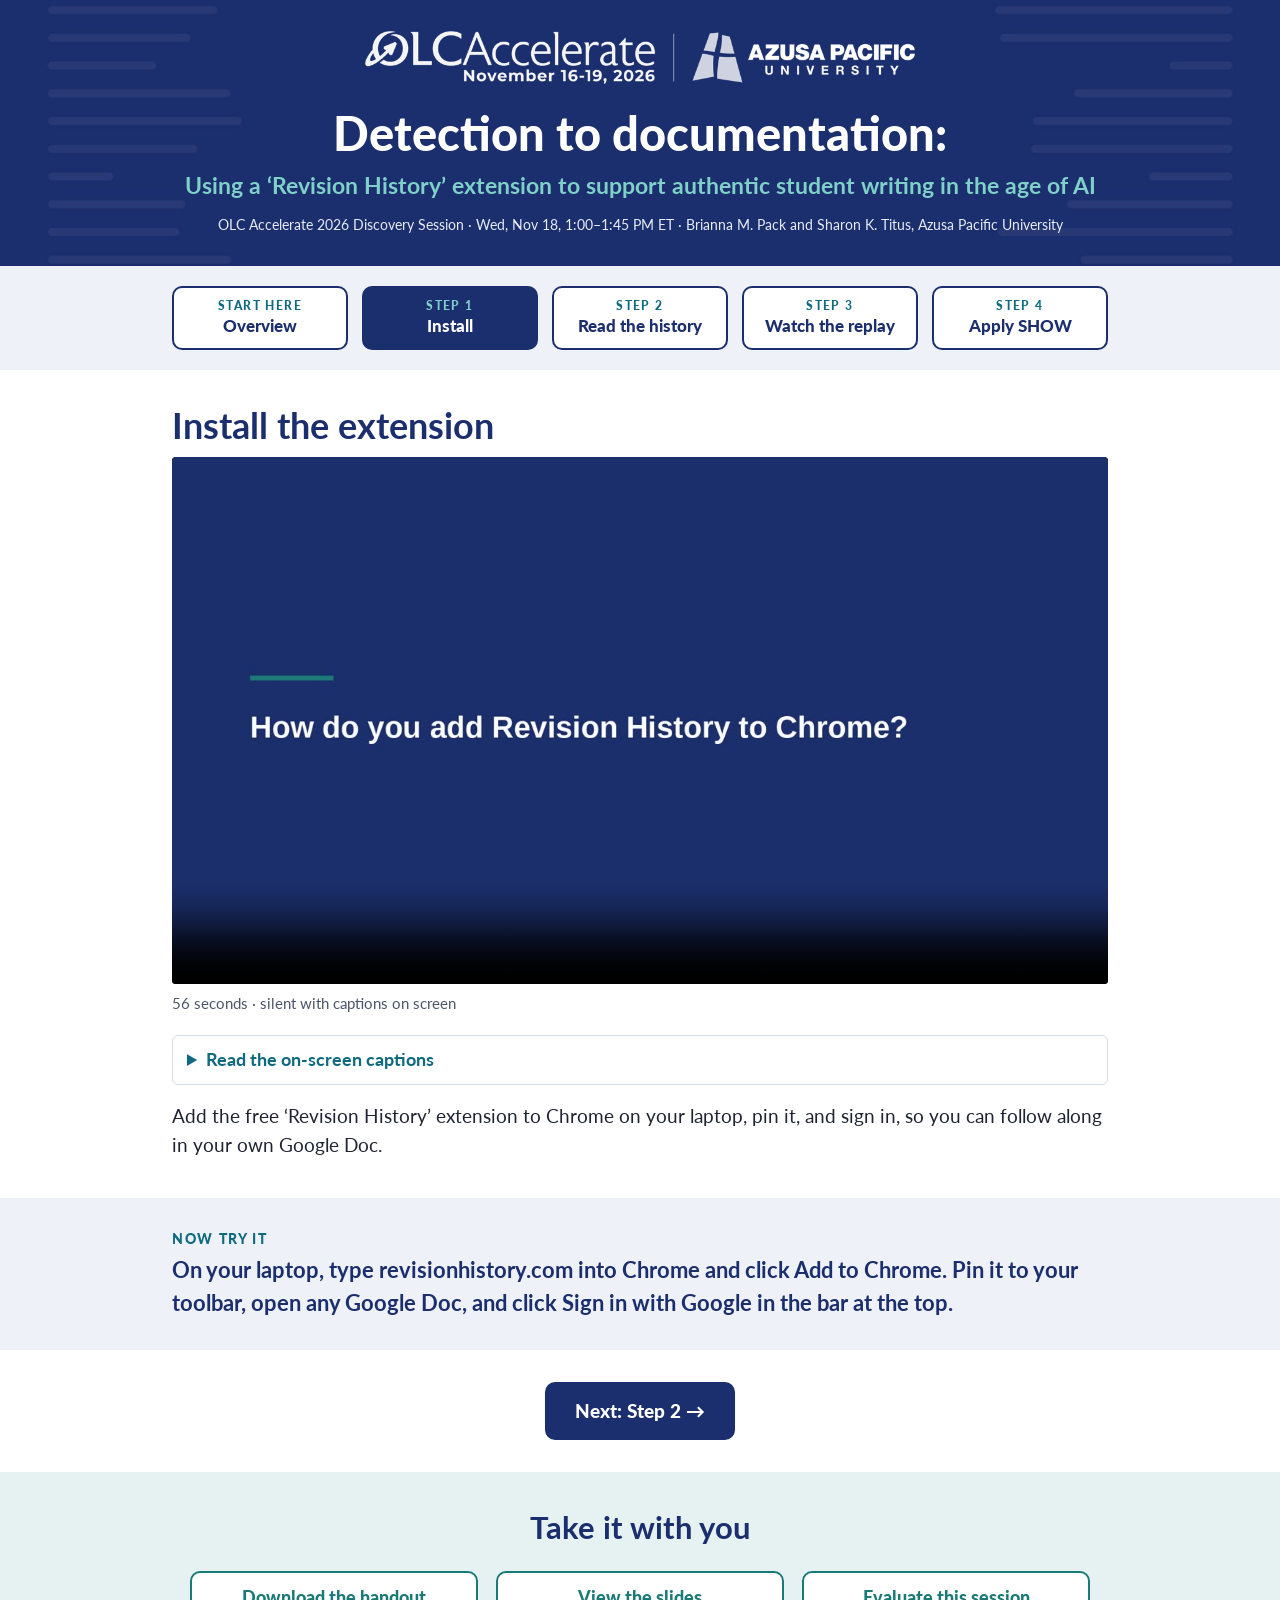
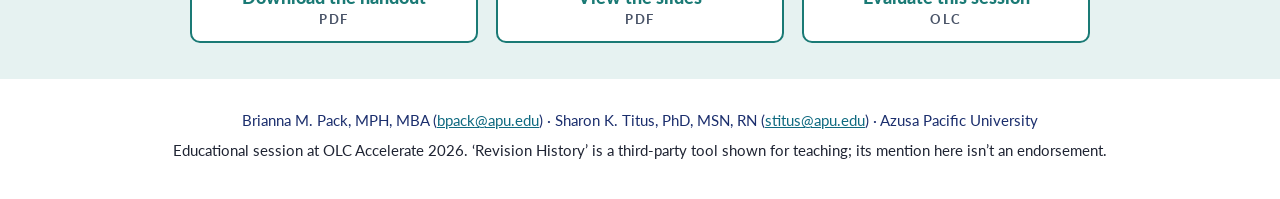
==== step-1/index.html @ fee71e8e "Open handout, slides and evaluation in a new tab Co-Authored-By: Claude Opus 5.5 (1M context) <norep" ====
<!doctype html>
<html lang="en"><head><meta charset="utf-8"><meta name="viewport" content="width=device-width,initial-scale=1">
<title>Step 1: Install · Detection to documentation</title>
<meta name="description" content="Using a ‘Revision History’ extension to support authentic student writing in the age of AI. OLC Accelerate 2026 Discovery Session.">
<meta property="og:title" content="Detection to documentation: Step 1: Install"><meta property="og:description" content="Using a ‘Revision History’ extension to support authentic student writing in the age of AI.">
<meta property="og:image" content="../assets/img/banner.jpg">
<link rel="icon" href="../assets/img/badge-S.png">
<link rel="preconnect" href="https://fonts.googleapis.com"><link rel="preconnect" href="https://fonts.gstatic.com" crossorigin>
<link href="https://fonts.googleapis.com/css2?family=Lato:wght@400;700;900&display=swap" rel="stylesheet">
<link rel="stylesheet" href="../assets/site.css"></head>
<body><a class="skip" href="#main">Skip to content</a>
<header class="hero"><div class="in"><img class="lock" src="../assets/img/lockup-white.png" alt="OLC Accelerate 2026 and Azusa Pacific University" width="900" height="101">
<h1>Detection to documentation:</h1><p class="sub">Using a ‘Revision History’ extension to support authentic student writing in the age of AI</p><p class="meta">OLC Accelerate 2026 Discovery Session · Wed, Nov 18, 1:00–1:45 PM ET · Brianna M. Pack and Sharon K. Titus, Azusa Pacific University</p></div></header>
<nav class="steps" aria-label="Session steps"><div class="in"><a href="../"><span>Start here</span>Overview</a><a href="../step-1/" aria-current="page"><span>Step 1</span>Install</a><a href="../step-2/"><span>Step 2</span>Read the history</a><a href="../step-3/"><span>Step 3</span>Watch the replay</a><a href="../step-4/"><span>Step 4</span>Apply SHOW</a></div></nav>
<main id="main"><section class="sec"><div class="in"><h2 class="title">Install the extension</h2>
<figure class="vid">
<video controls playsinline preload="metadata" poster="../assets/img/poster-install.jpg" aria-label="Video: Install the extension">
<source src="../assets/video/install-the-extension.mp4" type="video/mp4"></video>
<figcaption class="small">56 seconds · silent with captions on screen</figcaption>
<details class="col"><summary>Read the on-screen captions</summary><ol class="caps"><li>How do you add Revision History to Chrome?</li><li>Type revisionhistory.com into Chrome.</li><li>Click Get Extension.</li><li>Click Add to Chrome.</li><li>Approve it: click Add extension.</li><li>Click the puzzle piece.</li><li>Pin Revision History. The pin turns blue.</li><li>Open any Google Doc.</li><li>Click Sign in with Google in the new bar.</li><li>Sign in with Google.</li><li>Choose your account and continue.</li><li>This bar means you’re ready.</li><li>You’re set up. Next: Step 2, read the history.</li></ol></details>
</figure>
<p class="lead">Add the free ‘Revision History’ extension to Chrome on your laptop, pin it, and sign in, so you can follow along in your own Google Doc.</p></div></section>
<section class="band"><div class="in"><p class="lbl">Now try it</p><p class="try">On your laptop, type <b>revisionhistory.com</b> into Chrome and click <b>Add to Chrome</b>. Pin it to your toolbar, open any Google Doc, and click <b>Sign in with Google</b> in the bar at the top.</p></div></section>
<section class="sec nextrow"><div class="in center"><a class="btn" href="../step-2/">Next: Step 2 <span aria-hidden="true">→</span></a></div></section>
<section class="take"><div class="in center"><h2 class="h2">Take it with you</h2><div class="tbtns">
<a class="tbtn" href="../downloads/Detection-to-Documentation-Handout.pdf" target="_blank" rel="noopener">Download the handout <small>PDF</small></a>
<a class="tbtn" href="../downloads/Detection-to-Documentation-Slides.pdf" target="_blank" rel="noopener">View the slides <small>PDF</small></a>
<a class="tbtn" href="https://olc.secure-platform.com/accelerate2026/gallery/rounds/82074/schedule/items/31748" target="_blank" rel="noopener">Evaluate this session <small>OLC</small></a>
</div></div></section></main>
<footer class="foot"><p class="names">Brianna M. Pack, MPH, MBA (<a href="mailto:bpack@apu.edu">bpack@apu.edu</a>) · Sharon K. Titus, PhD, MSN, RN (<a href="mailto:stitus@apu.edu">stitus@apu.edu</a>) · Azusa Pacific University</p>
<p>Educational session at OLC Accelerate 2026. ‘Revision History’ is a third-party tool shown for teaching; its mention here isn’t an endorsement.</p></footer>
<script src="../assets/site.js" defer></script>
</body></html>
---- assets/site.css ----
:root{--navy:#1B2E6D;--blue:#0F6A80;--mint:#7FD0C8;--teal:#1A7A75;--wash:#EEF1F7;--tealwash:#E6F2F1;--ink:#1f2433;--muted:#4a5468;--line:#d6dcea}
*{box-sizing:border-box}
html{font-size:112.5%;-webkit-text-size-adjust:100%}
body{margin:0;background:#fff;color:var(--ink);font-family:Lato,Arial,sans-serif;line-height:1.55}
img,video{max-width:100%}
a{color:var(--blue)}
.skip{position:absolute;left:-999px;top:0;background:#fff;padding:8px 12px;z-index:10}.skip:focus{left:8px}
.sr{position:absolute;width:1px;height:1px;overflow:hidden;clip:rect(0 0 0 0)}
.in{max-width:1000px;margin:0 auto;padding:0 32px}
.center{text-align:center}
.sec{padding:34px 0}

.hero{background:var(--navy) url(img/banner.jpg) center/cover;color:#fff;text-align:center;padding:26px 0 30px}
.hero .lock{width:min(560px,90%);height:auto;display:block;margin:0 auto 18px}
.hero h1{margin:0 0 8px;font-size:2.6rem;font-weight:900;line-height:1.15}
.hero .sub{margin:0 0 10px;color:var(--mint);font-weight:700;font-size:1.25rem}
.hero .meta{margin:0;font-size:.8rem;color:#e8ecf7}

.steps{background:var(--wash);padding:20px 0}
.steps .in{display:grid;grid-template-columns:repeat(5,1fr);gap:14px}
.steps a{display:flex;flex-direction:column;justify-content:center;min-height:64px;padding:8px 10px;border:2px solid var(--navy);border-radius:10px;background:#fff;color:var(--navy);text-decoration:none;text-align:center;font-weight:900;line-height:1.2;font-size:.95rem}
.steps a span{display:block;font-size:.68rem;letter-spacing:.12em;text-transform:uppercase;font-weight:900;color:var(--blue);margin-bottom:3px}
.steps a:hover{background:#f6f8fc}
.steps a[aria-current]{background:var(--navy);color:#fff}
.steps a[aria-current] span{color:var(--mint)}

.title{font-size:2rem;font-weight:700;color:var(--navy);margin:0 0 10px;line-height:1.2}
.leadc{color:var(--blue);font-weight:700;font-size:1.15rem}
.lead{font-size:1.05rem;margin:16px 0 4px}
.small{font-size:.85rem;color:var(--muted);margin:8px 0 0}

.vid{margin:0}
.vid video{width:100%;aspect-ratio:16/9;background:#0b1430;border-radius:4px;display:block}
.caps{margin:10px 0 0;padding-left:1.3em}.caps li{margin-bottom:4px}

.band{background:var(--wash);padding:30px 0}
.band2{padding-top:4px}
.lbl{font-weight:900;letter-spacing:.12em;text-transform:uppercase;font-size:.78rem;color:var(--blue);margin:0 0 4px}
.try{font-size:1.2rem;font-weight:700;color:var(--navy);margin:0}
.plan{font-size:1.2rem;color:var(--navy);margin:0 0 6px}

.srow{display:grid;grid-template-columns:64px 1fr;gap:20px;align-items:center;margin:0 0 18px}
.srow:last-of-type{margin-bottom:0}
.srow img{width:64px;height:64px;display:block}
.srow .big{font-size:3.2rem;font-weight:900;color:var(--teal);line-height:1;text-align:center}
.srow h3{margin:0 0 2px;color:var(--navy);font-size:1.3rem}
.srow p{margin:0;font-size:1.05rem}

details.col{margin:20px 0 4px;background:#fff;border:1px solid var(--line);border-radius:6px;padding:10px 14px}
details.col summary{cursor:pointer;font-weight:700;color:var(--blue)}
.copy{padding-left:1.3em}.copy li{margin-bottom:8px}
.copybtn{font:inherit;font-weight:700;font-size:.9rem;color:#fff;background:var(--teal);border:0;border-radius:8px;padding:8px 16px;cursor:pointer}

.btn{display:inline-block;margin-top:6px;padding:14px 30px;border-radius:10px;background:var(--navy);color:#fff;font-weight:900;font-size:1.05rem;text-decoration:none}
.btn:hover{background:#24398a}
.nextrow{padding:26px 0 32px}

.take{background:var(--tealwash);padding:32px 0 36px}
.h2{font-size:1.7rem;color:var(--navy);margin:0 0 20px;font-weight:700}
.tbtns{display:grid;grid-template-columns:repeat(3,1fr);gap:18px;max-width:900px;margin:0 auto}
.tbtn{display:flex;flex-direction:column;justify-content:center;min-height:72px;padding:10px 14px;border:2px solid var(--teal);border-radius:10px;background:#fff;color:var(--teal);font-weight:900;text-decoration:none;line-height:1.2}
.tbtn small{font-weight:700;font-size:.7rem;letter-spacing:.12em;color:var(--muted);margin-top:4px}
.tbtn:hover{background:#f3faf9}

.foot{text-align:center;padding:24px 32px 30px;font-size:.85rem}
.foot p{margin:6px 0}.foot .names{color:var(--navy)}

a:focus-visible,summary:focus-visible,button:focus-visible{outline:3px solid var(--mint);outline-offset:2px}

@media (max-width:700px){
  .in{padding:0 16px}
  .hero h1{font-size:1.9rem}.hero .sub{font-size:1.1rem}
  .steps .in{grid-template-columns:1fr 1fr;gap:10px}
  .steps a:first-child{grid-column:1/-1}
  .title{font-size:1.6rem}
  .tbtns{grid-template-columns:1fr;gap:12px}
  .srow{grid-template-columns:48px 1fr;gap:14px}.srow img{width:48px;height:48px}.srow .big{font-size:2.3rem}
}
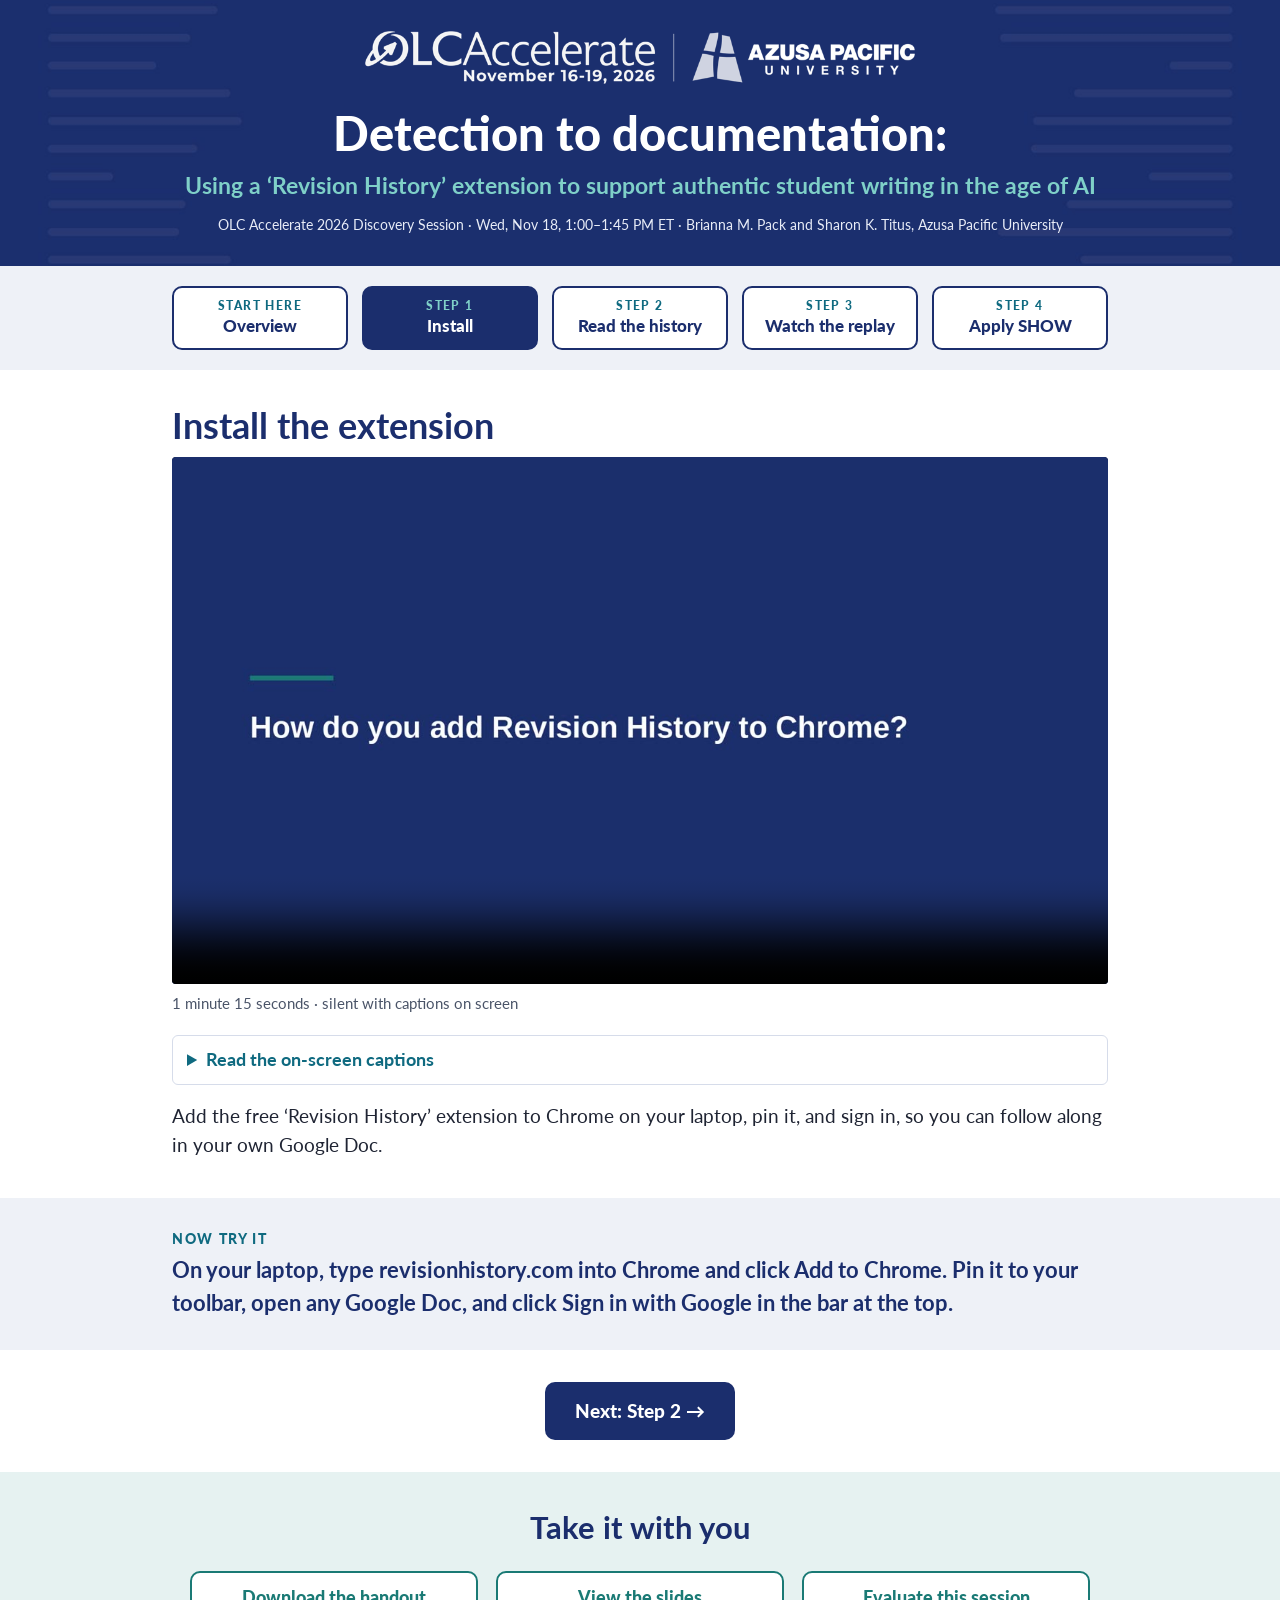
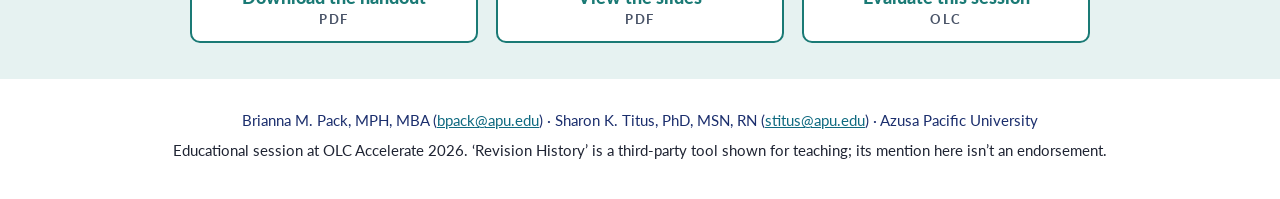
==== commit d89262a7: "Step 1 video v2: slower, reading pauses, boxes timed to targets Co-Authored-By: Claude Opus 5.5 (1M " ====
--- a/step-1/index.html
+++ b/step-1/index.html
@@ -16,7 +16,7 @@
 <figure class="vid">
 <video controls playsinline preload="metadata" poster="../assets/img/poster-install.jpg" aria-label="Video: Install the extension">
 <source src="../assets/video/install-the-extension.mp4" type="video/mp4"></video>
-<figcaption class="small">56 seconds · silent with captions on screen</figcaption>
+<figcaption class="small">1 minute 15 seconds · silent with captions on screen</figcaption>
 <details class="col"><summary>Read the on-screen captions</summary><ol class="caps"><li>How do you add Revision History to Chrome?</li><li>Type revisionhistory.com into Chrome.</li><li>Click Get Extension.</li><li>Click Add to Chrome.</li><li>Approve it: click Add extension.</li><li>Click the puzzle piece.</li><li>Pin Revision History. The pin turns blue.</li><li>Open any Google Doc.</li><li>Click Sign in with Google in the new bar.</li><li>Sign in with Google.</li><li>Choose your account and continue.</li><li>This bar means you’re ready.</li><li>You’re set up. Next: Step 2, read the history.</li></ol></details>
 </figure>
 <p class="lead">Add the free ‘Revision History’ extension to Chrome on your laptop, pin it, and sign in, so you can follow along in your own Google Doc.</p></div></section>
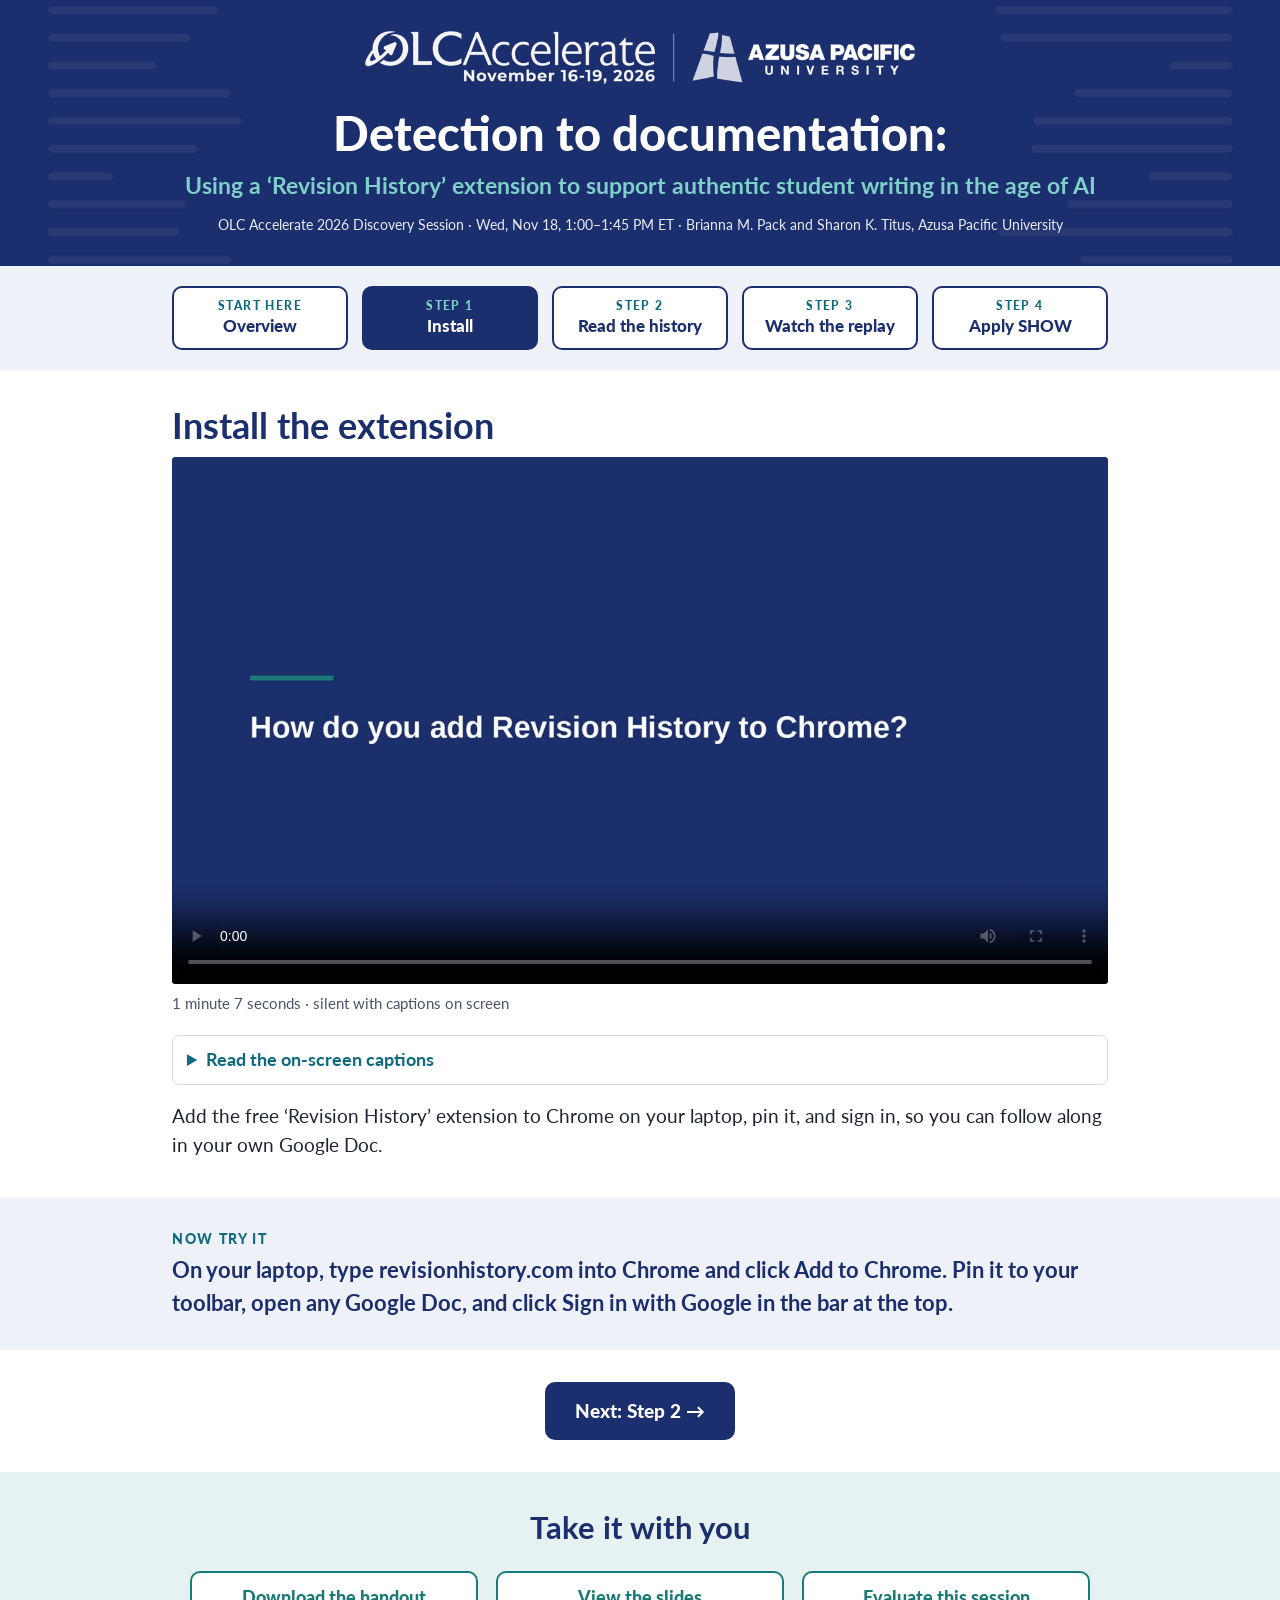
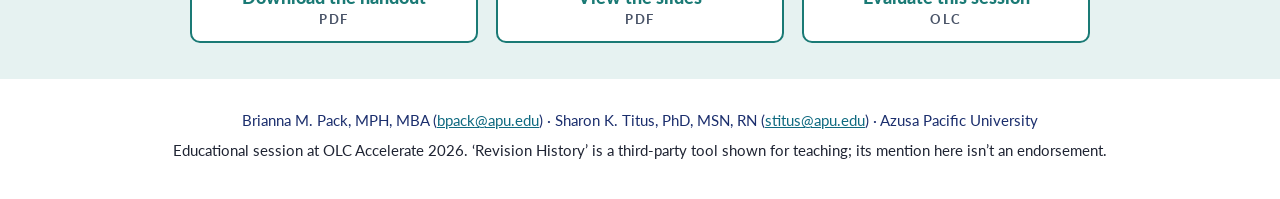
==== commit af5e4e30: "Step 1 video v3: skip account screens, end on a clean still Co-Authored-By: Claude Opus 5.5 (1M cont" ====
--- a/step-1/index.html
+++ b/step-1/index.html
@@ -16,8 +16,8 @@
 <figure class="vid">
 <video controls playsinline preload="metadata" poster="../assets/img/poster-install.jpg" aria-label="Video: Install the extension">
 <source src="../assets/video/install-the-extension.mp4" type="video/mp4"></video>
-<figcaption class="small">1 minute 15 seconds · silent with captions on screen</figcaption>
-<details class="col"><summary>Read the on-screen captions</summary><ol class="caps"><li>How do you add Revision History to Chrome?</li><li>Type revisionhistory.com into Chrome.</li><li>Click Get Extension.</li><li>Click Add to Chrome.</li><li>Approve it: click Add extension.</li><li>Click the puzzle piece.</li><li>Pin Revision History. The pin turns blue.</li><li>Open any Google Doc.</li><li>Click Sign in with Google in the new bar.</li><li>Sign in with Google.</li><li>Choose your account and continue.</li><li>This bar means you’re ready.</li><li>You’re set up. Next: Step 2, read the history.</li></ol></details>
+<figcaption class="small">1 minute 7 seconds · silent with captions on screen</figcaption>
+<details class="col"><summary>Read the on-screen captions</summary><ol class="caps"><li>How do you add Revision History to Chrome?</li><li>Type revisionhistory.com into Chrome.</li><li>Click Get Extension.</li><li>Click Add to Chrome.</li><li>Approve it: click Add extension.</li><li>Click the puzzle piece.</li><li>Pin Revision History. The pin turns blue.</li><li>Open any Google Doc.</li><li>Click Sign in with Google in the new bar.</li><li>Sign in with Google.</li><li>Once you’re signed in, this bar appears.</li><li>You’re set up. Next: Step 2, read the history.</li></ol></details>
 </figure>
 <p class="lead">Add the free ‘Revision History’ extension to Chrome on your laptop, pin it, and sign in, so you can follow along in your own Google Doc.</p></div></section>
 <section class="band"><div class="in"><p class="lbl">Now try it</p><p class="try">On your laptop, type <b>revisionhistory.com</b> into Chrome and click <b>Add to Chrome</b>. Pin it to your toolbar, open any Google Doc, and click <b>Sign in with Google</b> in the bar at the top.</p></div></section>
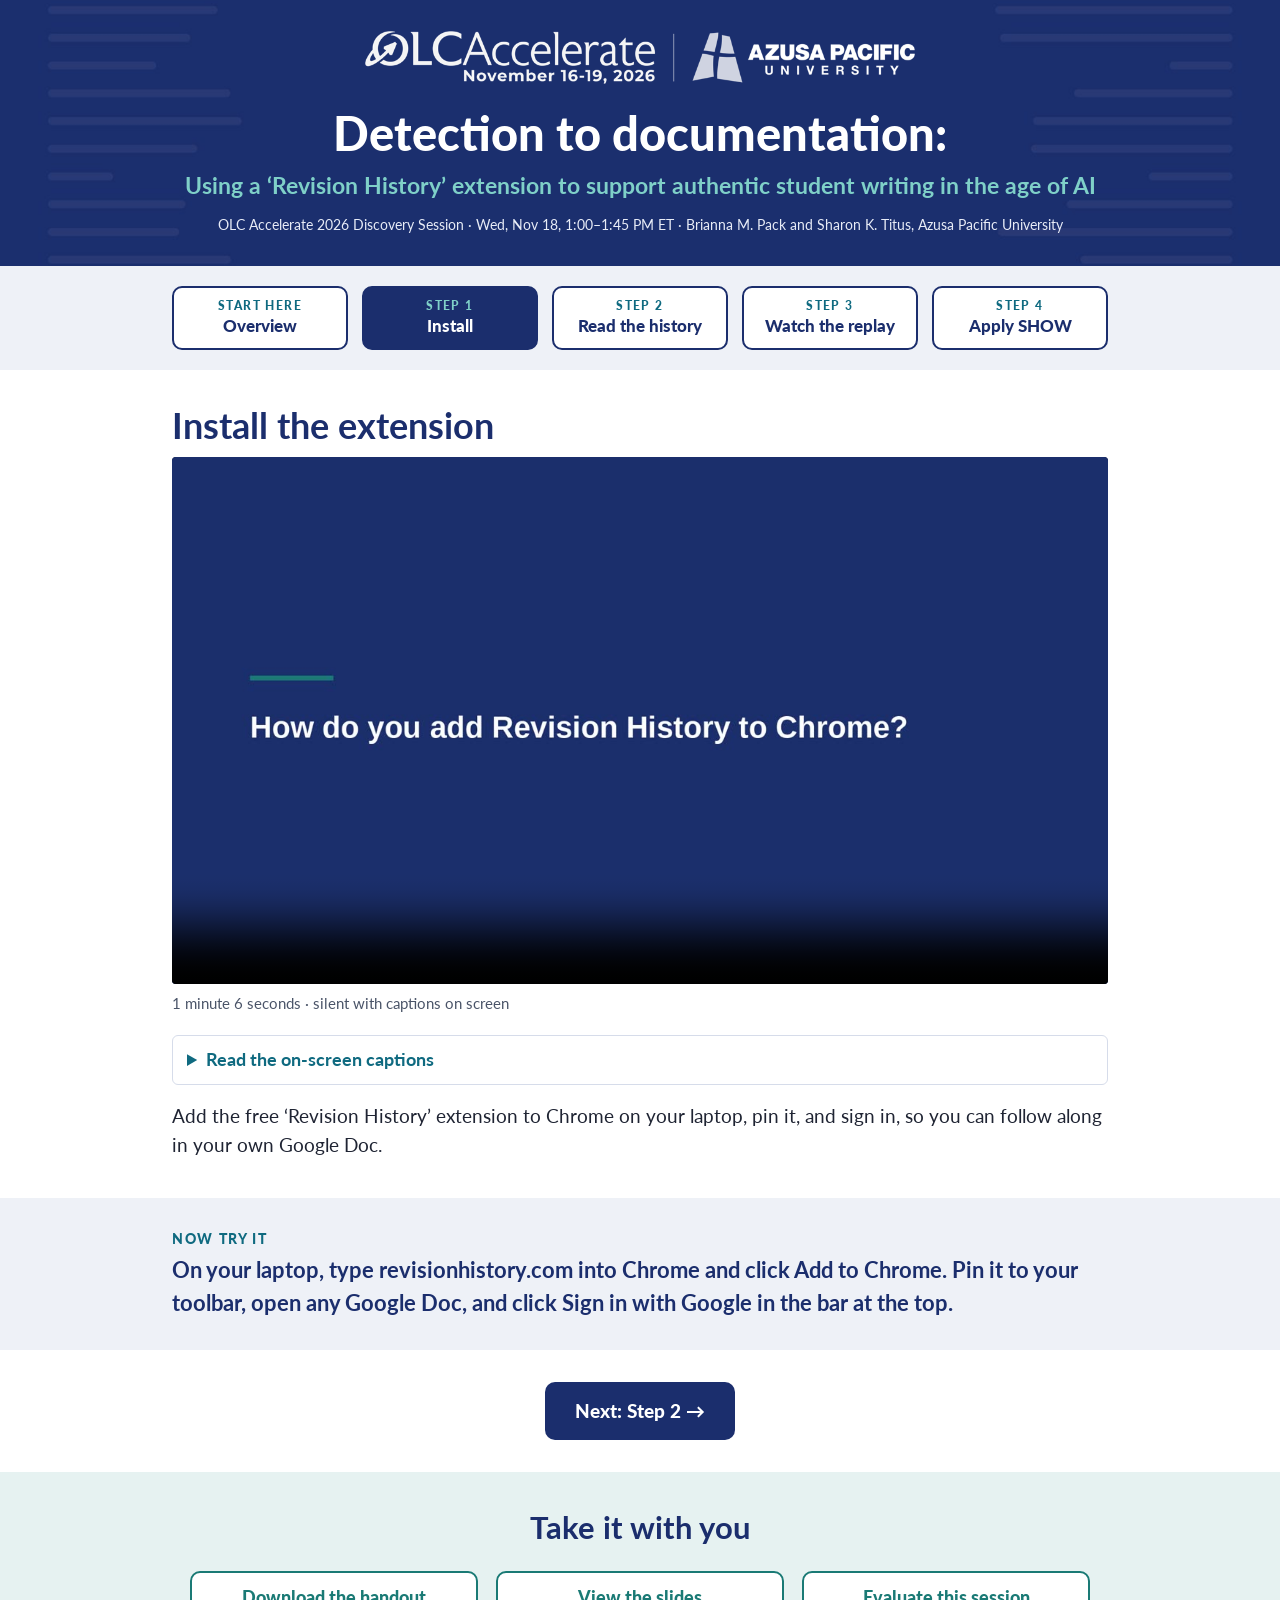
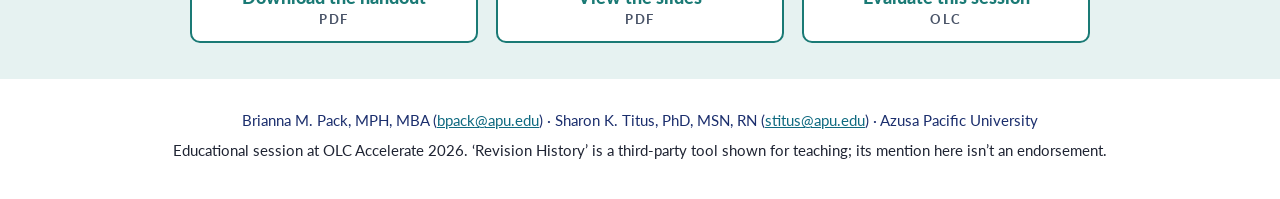
==== commit 42b32778: "Step 1 video v4: cursor-free recording Co-Authored-By: Claude Opus 5.5 (1M context) <noreply@anthrop" ====
--- a/step-1/index.html
+++ b/step-1/index.html
@@ -16,7 +16,7 @@
 <figure class="vid">
 <video controls playsinline preload="metadata" poster="../assets/img/poster-install.jpg" aria-label="Video: Install the extension">
 <source src="../assets/video/install-the-extension.mp4" type="video/mp4"></video>
-<figcaption class="small">1 minute 7 seconds · silent with captions on screen</figcaption>
+<figcaption class="small">1 minute 6 seconds · silent with captions on screen</figcaption>
 <details class="col"><summary>Read the on-screen captions</summary><ol class="caps"><li>How do you add Revision History to Chrome?</li><li>Type revisionhistory.com into Chrome.</li><li>Click Get Extension.</li><li>Click Add to Chrome.</li><li>Approve it: click Add extension.</li><li>Click the puzzle piece.</li><li>Pin Revision History. The pin turns blue.</li><li>Open any Google Doc.</li><li>Click Sign in with Google in the new bar.</li><li>Sign in with Google.</li><li>Once you’re signed in, this bar appears.</li><li>You’re set up. Next: Step 2, read the history.</li></ol></details>
 </figure>
 <p class="lead">Add the free ‘Revision History’ extension to Chrome on your laptop, pin it, and sign in, so you can follow along in your own Google Doc.</p></div></section>
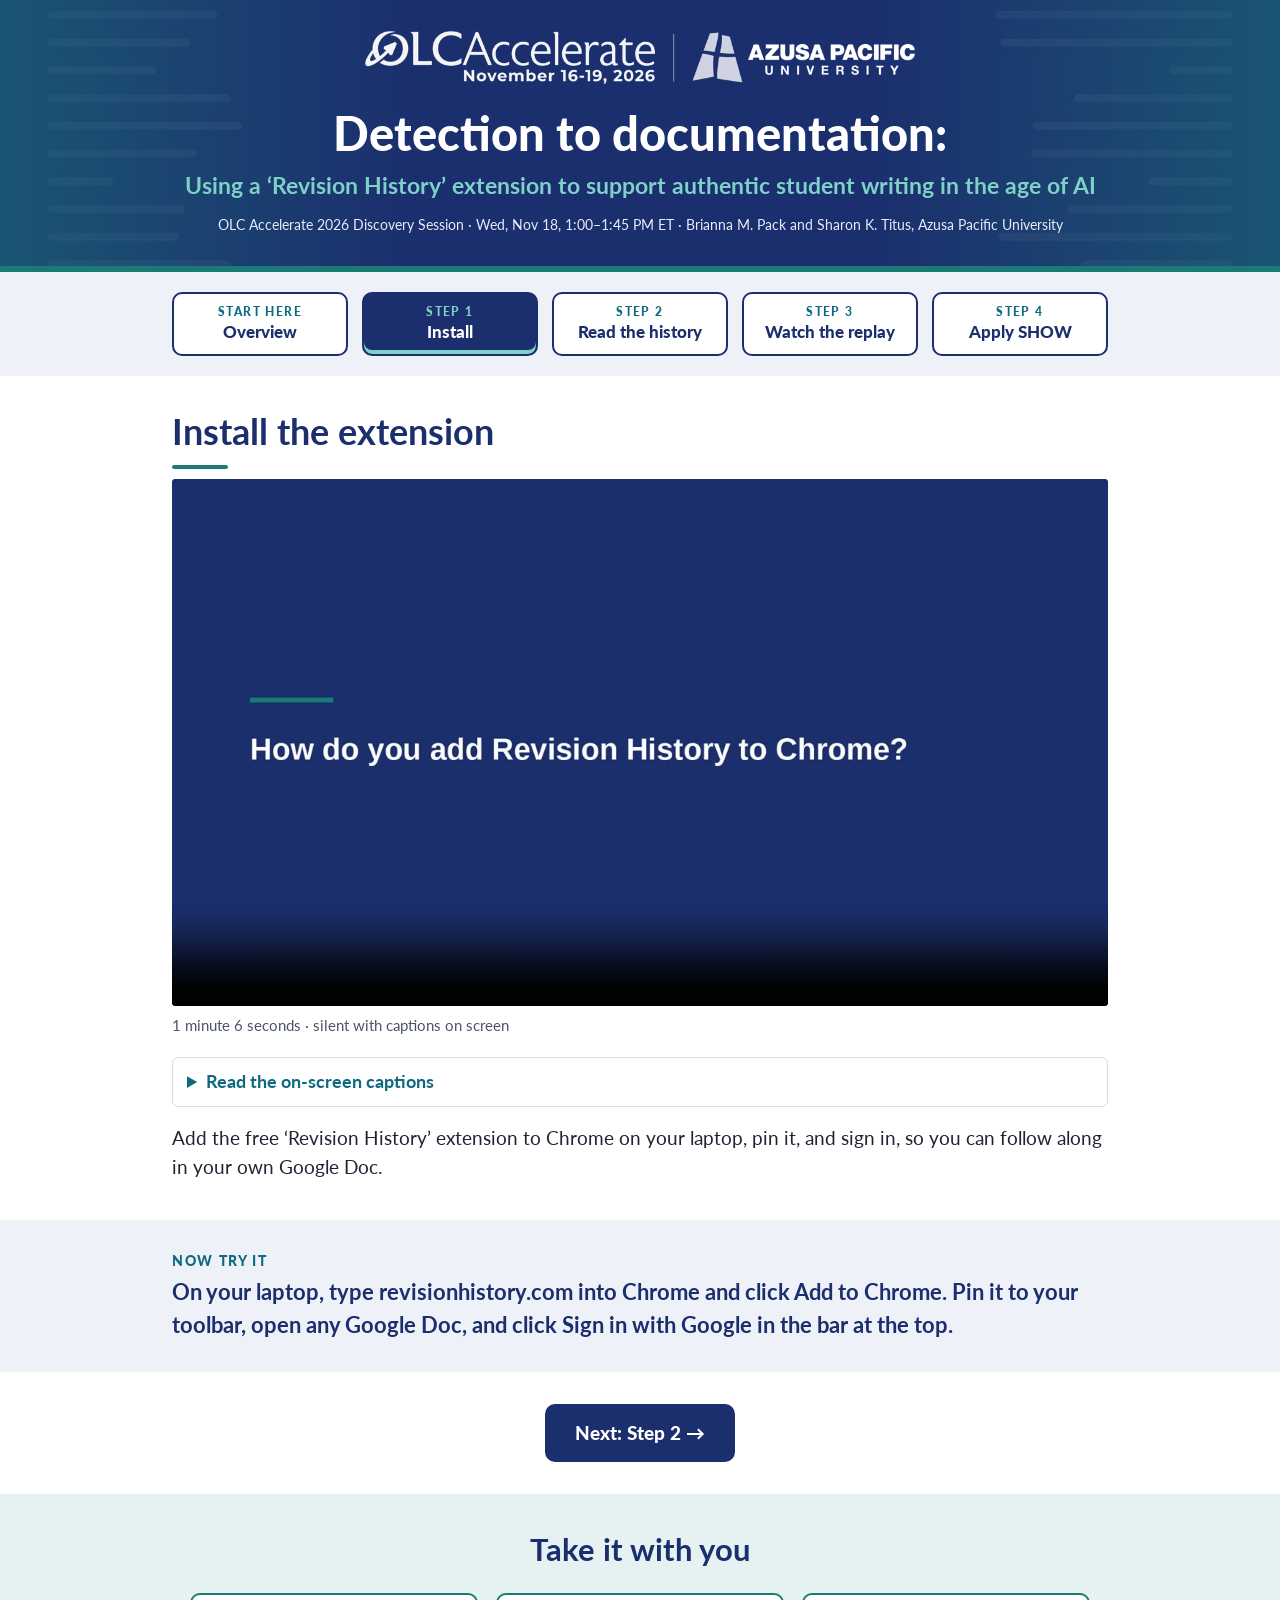
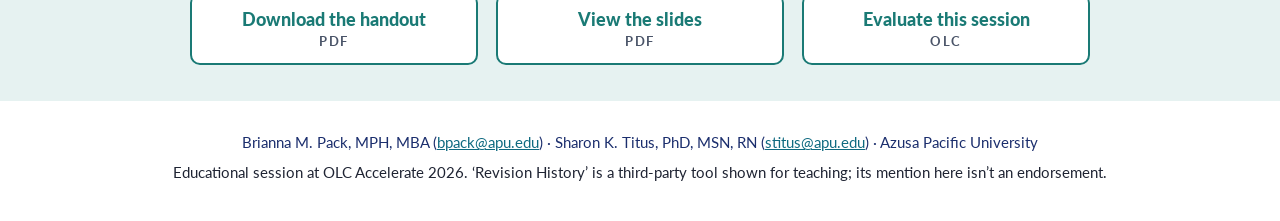
==== commit 649afe20: "Style refresh: centered gradient header, SHOW badges on Step 4, title rule, share image - Header: na" ====
--- a/step-1/index.html
+++ b/step-1/index.html
@@ -3,7 +3,8 @@
 <title>Step 1: Install · Detection to documentation</title>
 <meta name="description" content="Using a ‘Revision History’ extension to support authentic student writing in the age of AI. OLC Accelerate 2026 Discovery Session.">
 <meta property="og:title" content="Detection to documentation: Step 1: Install"><meta property="og:description" content="Using a ‘Revision History’ extension to support authentic student writing in the age of AI.">
-<meta property="og:image" content="../assets/img/banner.jpg">
+<meta property="og:url" content="https://briannapack.github.io/detection-to-documentation/step-1/"><meta property="og:image" content="https://briannapack.github.io/detection-to-documentation/assets/img/share.png">
+<meta property="og:image:alt" content="Detection to documentation: Using a ‘Revision History’ extension to support authentic student writing in the age of AI"><meta name="twitter:card" content="summary_large_image">
 <link rel="icon" href="../assets/img/badge-S.png">
 <link rel="preconnect" href="https://fonts.googleapis.com"><link rel="preconnect" href="https://fonts.gstatic.com" crossorigin>
 <link href="https://fonts.googleapis.com/css2?family=Lato:wght@400;700;900&display=swap" rel="stylesheet">
--- a/assets/site.css
+++ b/assets/site.css
@@ -10,7 +10,7 @@
 .center{text-align:center}
 .sec{padding:34px 0}
 
-.hero{background:var(--navy) url(img/banner.jpg) center/cover;color:#fff;text-align:center;padding:26px 0 30px}
+.hero{background:linear-gradient(90deg,rgba(26,122,117,.5) 0%,rgba(26,122,117,0) 32%,rgba(26,122,117,0) 68%,rgba(26,122,117,.5) 100%),var(--navy) url(img/banner.jpg) center/cover;border-bottom:6px solid var(--teal);color:#fff;text-align:center;padding:26px 0 30px}
 .hero .lock{width:min(560px,90%);height:auto;display:block;margin:0 auto 18px}
 .hero h1{margin:0 0 8px;font-size:2.6rem;font-weight:900;line-height:1.15}
 .hero .sub{margin:0 0 10px;color:var(--mint);font-weight:700;font-size:1.25rem}
@@ -21,11 +21,13 @@
 .steps a{display:flex;flex-direction:column;justify-content:center;min-height:64px;padding:8px 10px;border:2px solid var(--navy);border-radius:10px;background:#fff;color:var(--navy);text-decoration:none;text-align:center;font-weight:900;line-height:1.2;font-size:.95rem}
 .steps a span{display:block;font-size:.68rem;letter-spacing:.12em;text-transform:uppercase;font-weight:900;color:var(--blue);margin-bottom:3px}
 .steps a:hover{background:#f6f8fc}
-.steps a[aria-current]{background:var(--navy);color:#fff}
+.steps a[aria-current]{background:var(--navy);color:#fff;box-shadow:inset 0 -4px 0 var(--mint)}
 .steps a[aria-current] span{color:var(--mint)}
 
 .title{font-size:2rem;font-weight:700;color:var(--navy);margin:0 0 10px;line-height:1.2}
+.title::after{content:"";display:block;width:56px;height:4px;margin-top:12px;border-radius:2px;background:var(--teal)}
 .leadc{color:var(--blue);font-weight:700;font-size:1.15rem}
+.leadc .n{color:var(--navy)}
 .lead{font-size:1.05rem;margin:16px 0 4px}
 .small{font-size:.85rem;color:var(--muted);margin:8px 0 0}
 
@@ -42,7 +44,7 @@
 .srow{display:grid;grid-template-columns:64px 1fr;gap:20px;align-items:center;margin:0 0 18px}
 .srow:last-of-type{margin-bottom:0}
 .srow img{width:64px;height:64px;display:block}
-.srow .big{font-size:3.2rem;font-weight:900;color:var(--teal);line-height:1;text-align:center}
+.srow .big{width:64px;height:64px;border-radius:50%;background:var(--teal);color:#fff;font-size:1.9rem;font-weight:900;line-height:1;display:flex;align-items:center;justify-content:center}
 .srow h3{margin:0 0 2px;color:var(--navy);font-size:1.3rem}
 .srow p{margin:0;font-size:1.05rem}
 
@@ -56,6 +58,7 @@
 .nextrow{padding:26px 0 32px}
 
 .take{background:var(--tealwash);padding:32px 0 36px}
+.band + .take{margin-top:32px}
 .h2{font-size:1.7rem;color:var(--navy);margin:0 0 20px;font-weight:700}
 .tbtns{display:grid;grid-template-columns:repeat(3,1fr);gap:18px;max-width:900px;margin:0 auto}
 .tbtn{display:flex;flex-direction:column;justify-content:center;min-height:72px;padding:10px 14px;border:2px solid var(--teal);border-radius:10px;background:#fff;color:var(--teal);font-weight:900;text-decoration:none;line-height:1.2}
@@ -74,5 +77,5 @@
   .steps a:first-child{grid-column:1/-1}
   .title{font-size:1.6rem}
   .tbtns{grid-template-columns:1fr;gap:12px}
-  .srow{grid-template-columns:48px 1fr;gap:14px}.srow img{width:48px;height:48px}.srow .big{font-size:2.3rem}
+  .srow{grid-template-columns:48px 1fr;gap:14px}.srow img,.srow .big{width:48px;height:48px}.srow .big{font-size:1.45rem}
 }
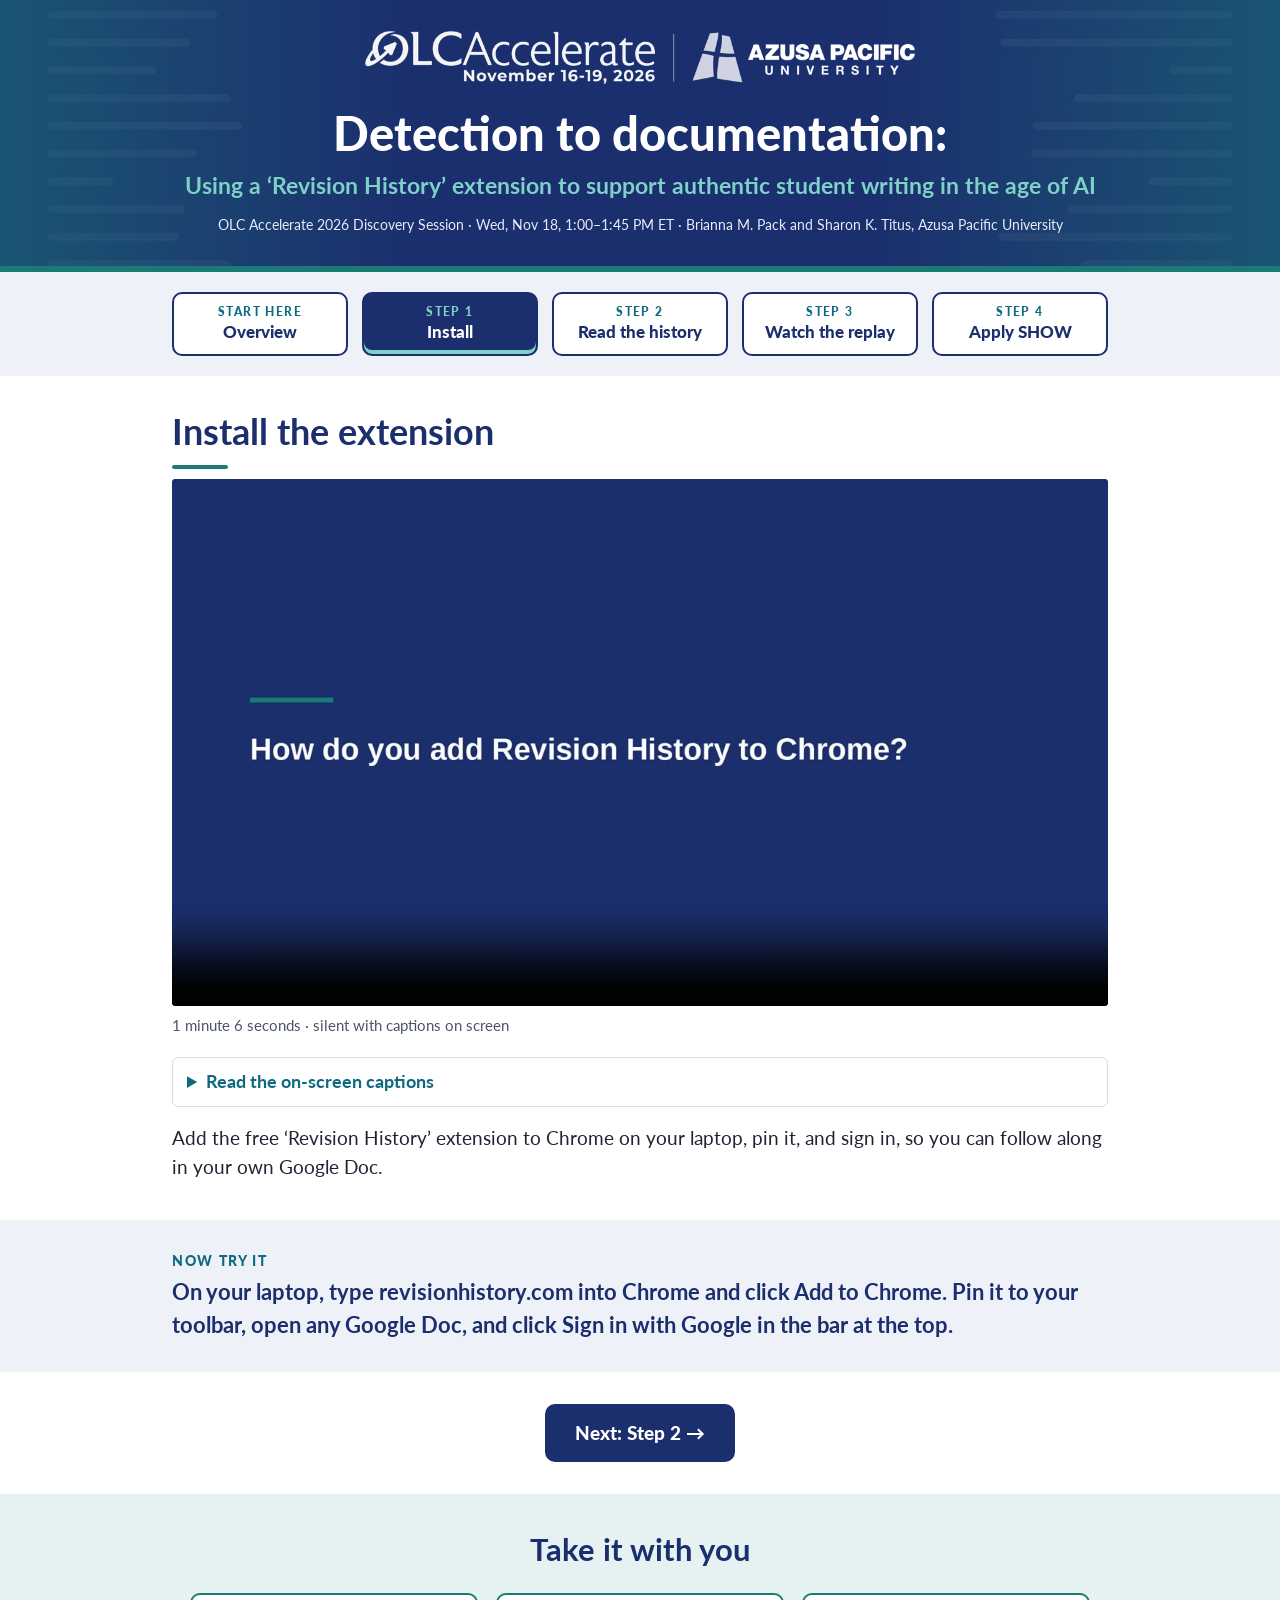
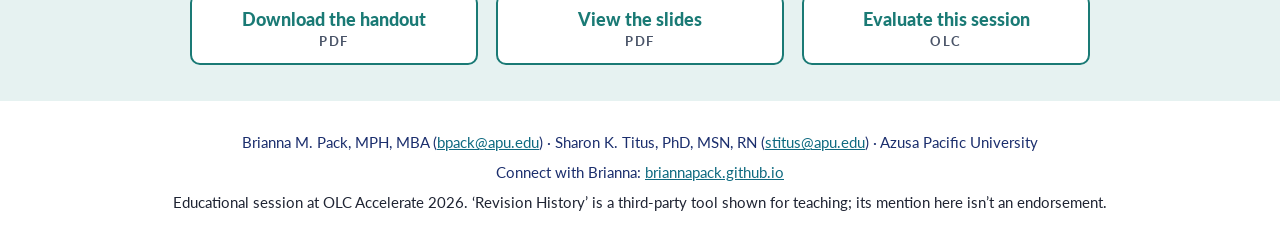
==== commit 7429f3d0: "Link Brianna's contact page in the footer Co-Authored-By: Claude Opus 5.5 <noreply@anthropic.com> Cl" ====
--- a/step-1/index.html
+++ b/step-1/index.html
@@ -29,6 +29,7 @@
 <a class="tbtn" href="https://olc.secure-platform.com/accelerate2026/gallery/rounds/82074/schedule/items/31748" target="_blank" rel="noopener">Evaluate this session <small>OLC</small></a>
 </div></div></section></main>
 <footer class="foot"><p class="names">Brianna M. Pack, MPH, MBA (<a href="mailto:bpack@apu.edu">bpack@apu.edu</a>) · Sharon K. Titus, PhD, MSN, RN (<a href="mailto:stitus@apu.edu">stitus@apu.edu</a>) · Azusa Pacific University</p>
+<p class="names">Connect with Brianna: <a href="https://briannapack.github.io/">briannapack.github.io</a></p>
 <p>Educational session at OLC Accelerate 2026. ‘Revision History’ is a third-party tool shown for teaching; its mention here isn’t an endorsement.</p></footer>
 <script src="../assets/site.js" defer></script>
 </body></html>
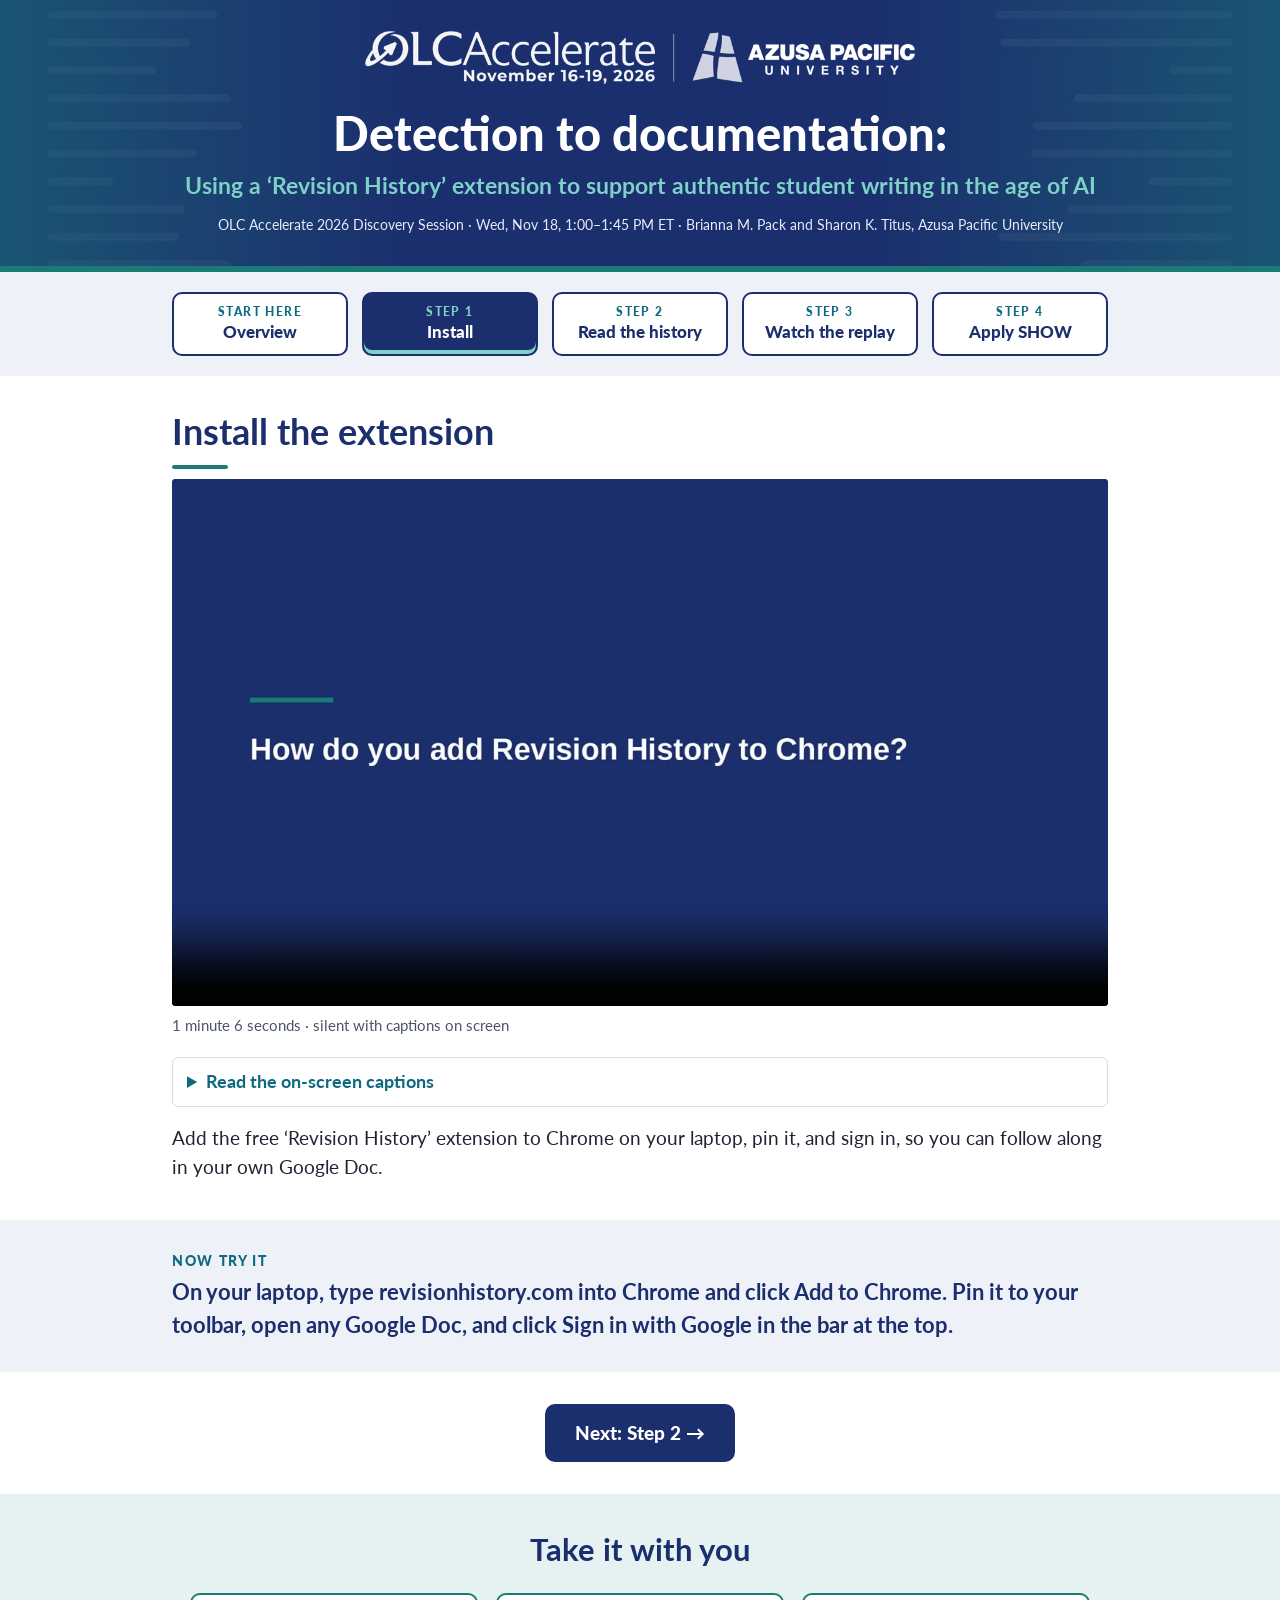
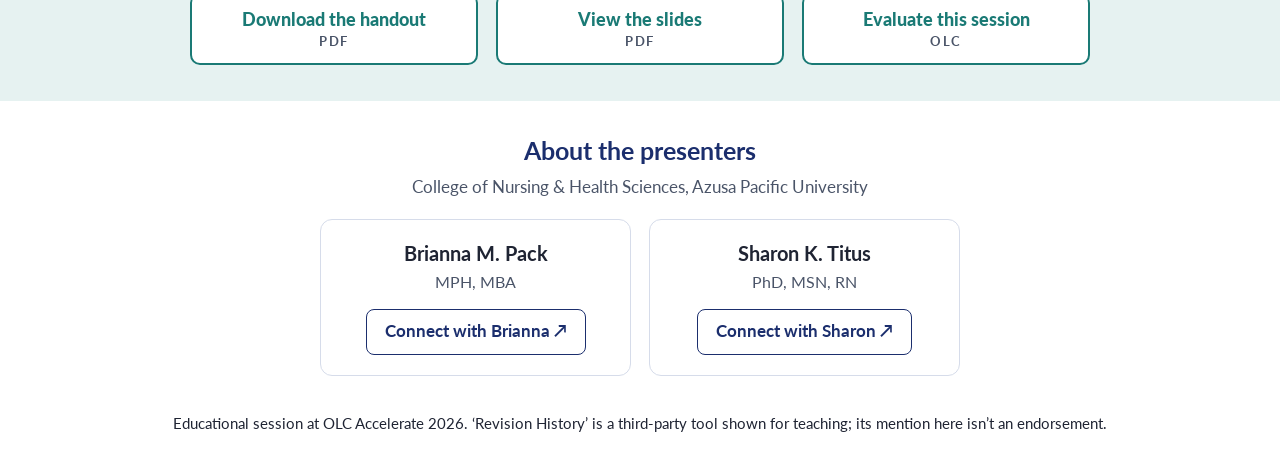
==== commit b38938e6: "Replace footer contacts with About the presenters cards Co-Authored-By: Claude Opus 5.5 <noreply@ant" ====
--- a/step-1/index.html
+++ b/step-1/index.html
@@ -28,8 +28,9 @@
 <a class="tbtn" href="../downloads/Detection-to-Documentation-Slides.pdf" target="_blank" rel="noopener">View the slides <small>PDF</small></a>
 <a class="tbtn" href="https://olc.secure-platform.com/accelerate2026/gallery/rounds/82074/schedule/items/31748" target="_blank" rel="noopener">Evaluate this session <small>OLC</small></a>
 </div></div></section></main>
-<footer class="foot"><p class="names">Brianna M. Pack, MPH, MBA (<a href="mailto:bpack@apu.edu">bpack@apu.edu</a>) · Sharon K. Titus, PhD, MSN, RN (<a href="mailto:stitus@apu.edu">stitus@apu.edu</a>) · Azusa Pacific University</p>
-<p class="names">Connect with Brianna: <a href="https://briannapack.github.io/">briannapack.github.io</a></p>
-<p>Educational session at OLC Accelerate 2026. ‘Revision History’ is a third-party tool shown for teaching; its mention here isn’t an endorsement.</p></footer>
+<section class="pres"><div class="in center"><h2 class="h3p">About the presenters</h2><p class="paff">College of Nursing &amp; Health Sciences, Azusa Pacific University</p><div class="pgrid">
+<div class="p"><b>Brianna M. Pack</b><span>MPH, MBA</span><a class="cbtn" href="https://briannapack.github.io/" target="_blank" rel="noopener">Connect with Brianna ↗</a></div>
+<div class="p"><b>Sharon K. Titus</b><span>PhD, MSN, RN</span><a class="cbtn" href="https://www.linkedin.com/in/sharon-k-titus-phd-msn-rn-cne-professor-310044142/" target="_blank" rel="noopener">Connect with Sharon ↗</a></div></div></div></section>
+<footer class="foot"><p>Educational session at OLC Accelerate 2026. ‘Revision History’ is a third-party tool shown for teaching; its mention here isn’t an endorsement.</p></footer>
 <script src="../assets/site.js" defer></script>
 </body></html>
--- a/assets/site.css
+++ b/assets/site.css
@@ -79,3 +79,6 @@
   .tbtns{grid-template-columns:1fr;gap:12px}
   .srow{grid-template-columns:48px 1fr;gap:14px}.srow img,.srow .big{width:48px;height:48px}.srow .big{font-size:1.45rem}
 }
+
+.pres{padding:30px 0 6px}.h3p{font-size:1.4rem;color:var(--navy);margin:0 0 4px}.paff{margin:0 0 18px;color:var(--muted);font-size:.95rem}.pgrid{display:grid;grid-template-columns:1fr 1fr;gap:18px;max-width:640px;margin:0 auto}.p{display:flex;flex-direction:column;align-items:center;gap:2px;padding:18px 16px 20px;border:1.5px solid var(--line);border-radius:12px;background:#fff}.p b{font-size:1.1rem;color:var(--ink)}.p span{font-size:.88rem;color:var(--muted)}.cbtn{display:inline-block;margin-top:12px;padding:9px 18px;border:1.5px solid var(--navy);border-radius:8px;background:#fff;color:var(--navy);font-weight:700;font-size:.92rem;text-decoration:none}.cbtn:hover{background:var(--wash)}
+@media (max-width:600px){.pgrid{grid-template-columns:1fr}}
